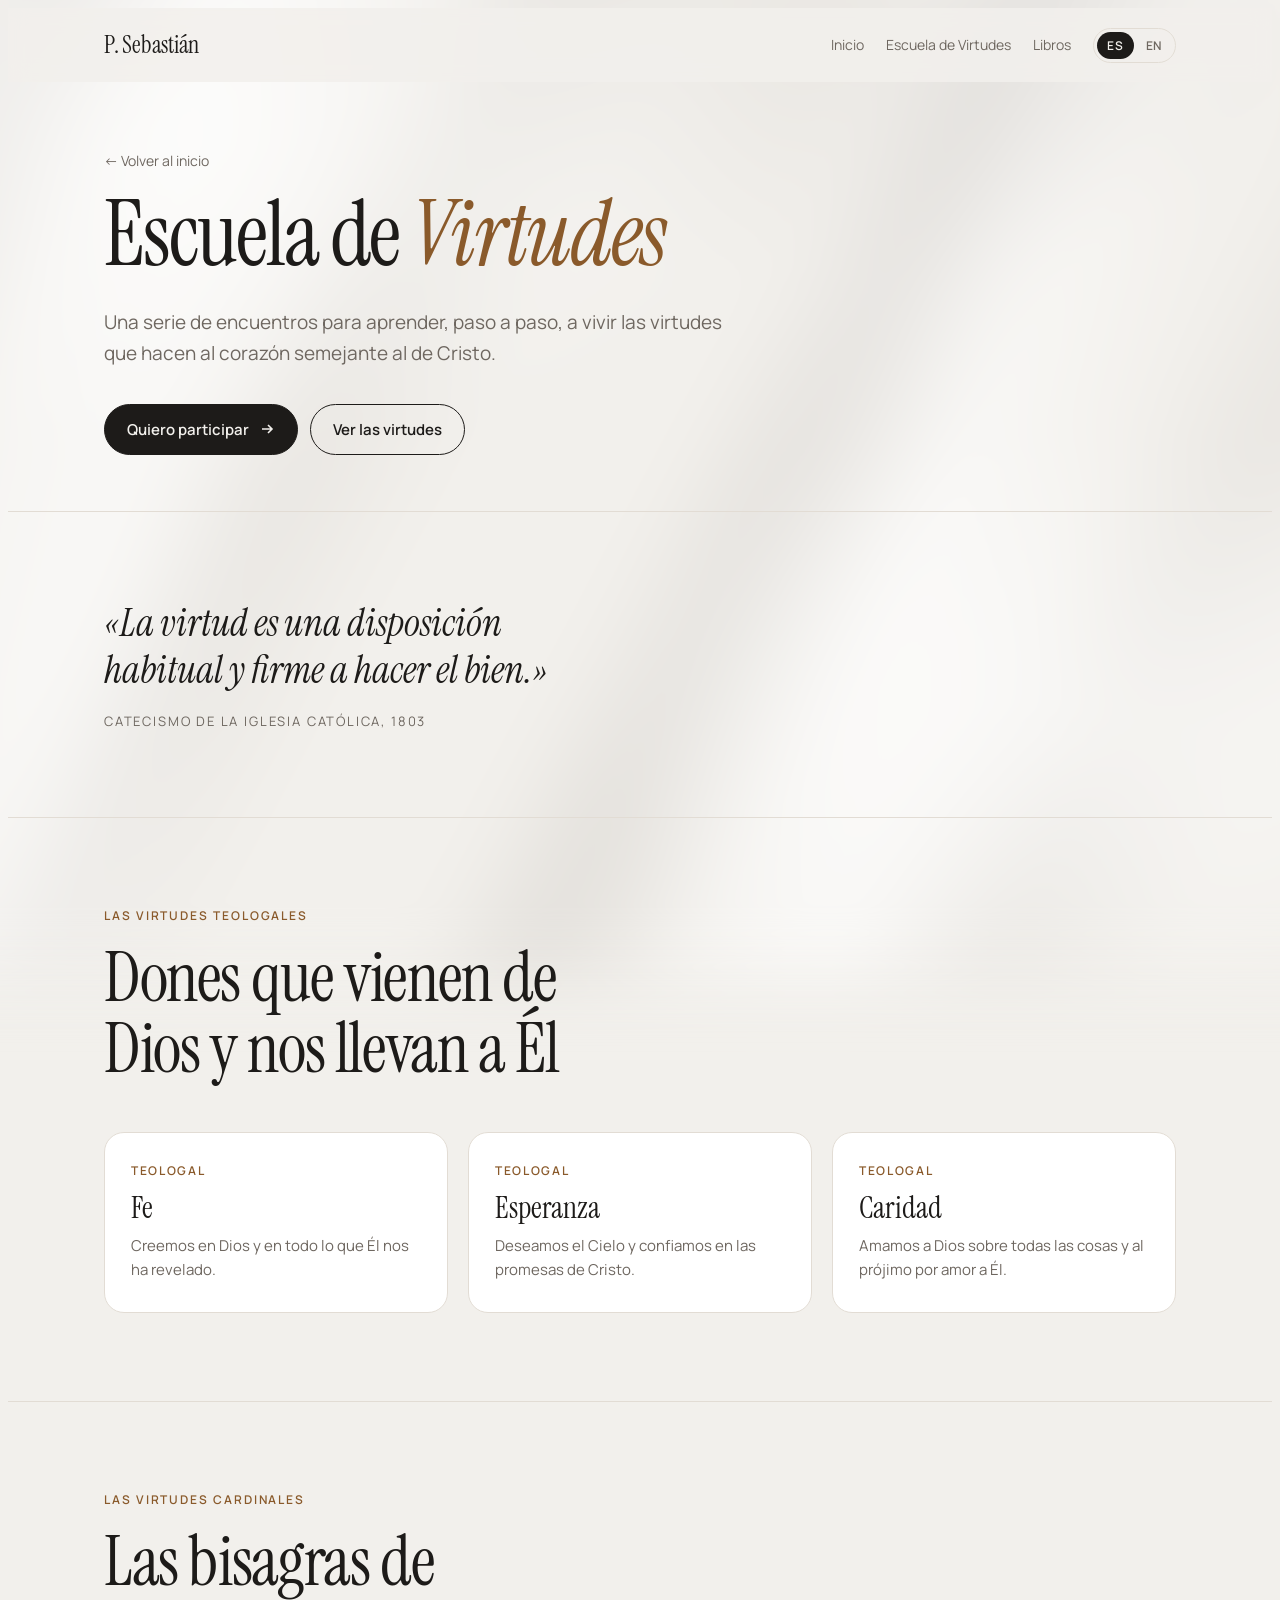
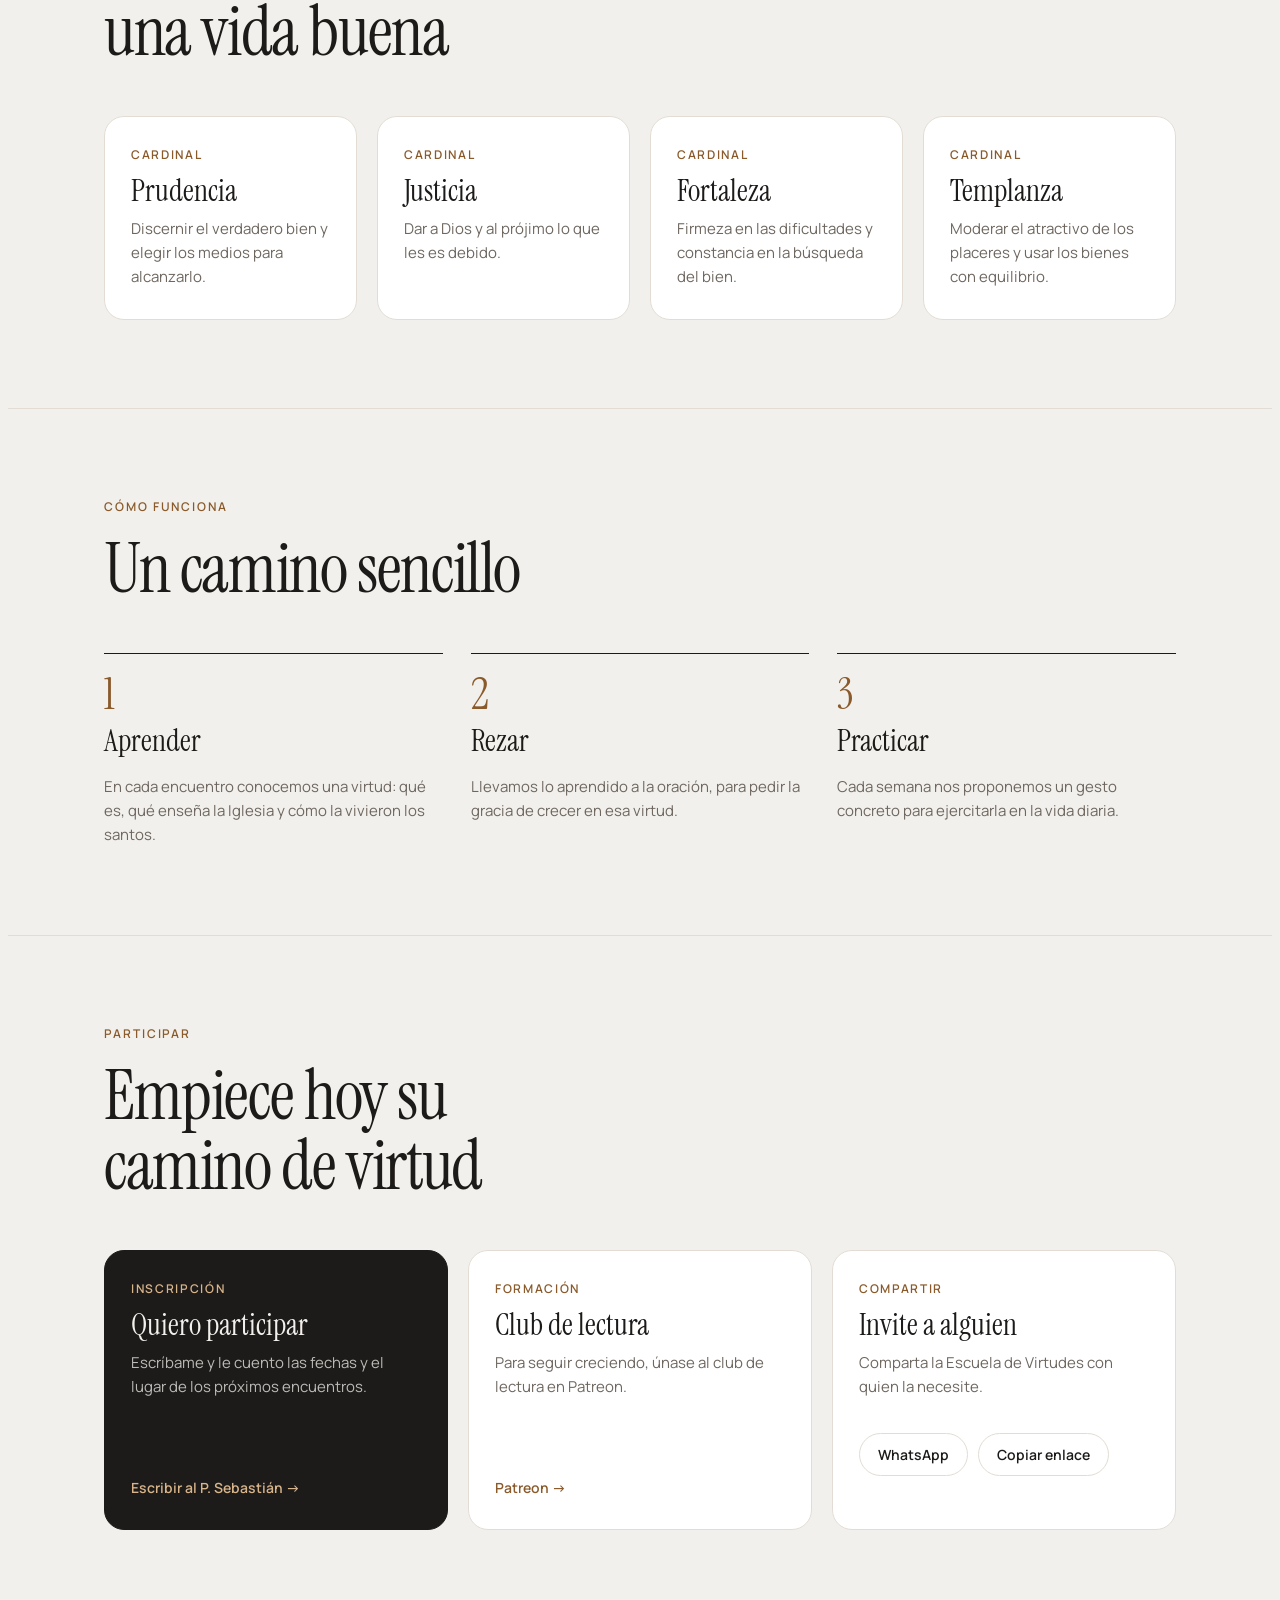
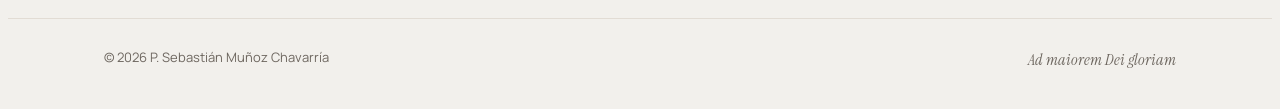
==== escuela-de-virtudes.html @ 6812b409 "Add files via upload" ====
<!doctype html>
<html lang="es">
<head>
<meta charset="utf-8">
<meta name="viewport" content="width=device-width, initial-scale=1">
<meta name="description" content="Escuela de Virtudes con el P. Sebastián: una serie de encuentros sobre la vida virtuosa.">
<title>Escuela de Virtudes</title>
<link rel="preconnect" href="https://fonts.googleapis.com">
<link rel="preconnect" href="https://fonts.gstatic.com" crossorigin>
<link rel="stylesheet" href="https://fonts.googleapis.com/css2?family=Instrument+Serif:ital@0;1&family=Manrope:wght@400;500;600&display=swap">
<link rel="stylesheet" href="style.css?v=8">
</head>
<body>
<div class="satin" aria-hidden="true"></div>
<nav>
  <div class="wrap">
    <a class="brand" href="index.html">P. Sebastián</a>
    <div class="navlinks">
      <a href="index.html" data-es="Inicio" data-en="Home">Inicio</a>
      <a href="escuela-de-virtudes.html" data-es="Escuela de Virtudes" data-en="School of Virtues">Escuela de Virtudes</a>
      <a href="libros.html" data-es="Libros" data-en="Books">Libros</a>
      <div class="lang" role="group" aria-label="Idioma / Language">
        <button type="button" id="lang-es" aria-pressed="true">ES</button>
        <button type="button" id="lang-en" aria-pressed="false">EN</button>
      </div>
    </div>
  </div>
</nav>

<header class="page-hero">
  <div class="wrap">
    <a class="back" href="index.html" data-es="← Volver al inicio" data-en="← Back home">← Volver al inicio</a>
    <h1 data-es="Escuela de <em>Virtudes</em>" data-en="School of <em>Virtues</em>">Escuela de <em>Virtudes</em></h1>
    <p data-es="Una serie de encuentros para aprender, paso a paso, a vivir las virtudes que hacen al corazón semejante al de Cristo." data-en="A series of sessions to learn, step by step, to live the virtues that make our hearts like the heart of Christ.">Una serie de encuentros para aprender, paso a paso, a vivir las virtudes que hacen al corazón semejante al de Cristo.</p>
    <div class="ctas">
      <a class="btn primary" href="#participar"><span data-es="Quiero participar" data-en="I want to join">Quiero participar</span><svg viewBox="0 0 16 16" fill="none" stroke="currentColor" stroke-width="1.6"><path d="M3 8h10M9 4l4 4-4 4"/></svg></a>
      <a class="btn" href="#virtudes"><span data-es="Ver las virtudes" data-en="See the virtues">Ver las virtudes</span></a>
    </div>
  </div>
</header>

<section class="block">
  <div class="wrap">
    <p class="cite"><span data-es="«La virtud es una disposición habitual y firme a hacer el bien.»" data-en="“Virtue is a habitual and firm disposition to do the good.”">«La virtud es una disposición habitual y firme a hacer el bien.»</span><small><span data-es="Catecismo de la Iglesia Católica, 1803" data-en="Catechism of the Catholic Church, 1803">Catecismo de la Iglesia Católica, 1803</span></small></p>
  </div>
</section>

<section class="block" id="virtudes">
  <div class="wrap">
    <p class="label" data-es="Las virtudes teologales" data-en="The theological virtues">Las virtudes teologales</p>
    <h2 data-es="Dones que vienen de Dios y nos llevan a Él" data-en="Gifts that come from God and lead us to Him">Dones que vienen de Dios y nos llevan a Él</h2>
    <div class="cards">
      <div class="vcard"><span class="tag" data-es="Teologal" data-en="Theological">Teologal</span><h3 data-es="Fe" data-en="Faith">Fe</h3><p data-es="Creemos en Dios y en todo lo que Él nos ha revelado." data-en="We believe in God and in all that He has revealed to us.">Creemos en Dios y en todo lo que Él nos ha revelado.</p></div>
      <div class="vcard"><span class="tag" data-es="Teologal" data-en="Theological">Teologal</span><h3 data-es="Esperanza" data-en="Hope">Esperanza</h3><p data-es="Deseamos el Cielo y confiamos en las promesas de Cristo." data-en="We long for Heaven and trust in the promises of Christ.">Deseamos el Cielo y confiamos en las promesas de Cristo.</p></div>
      <div class="vcard"><span class="tag" data-es="Teologal" data-en="Theological">Teologal</span><h3 data-es="Caridad" data-en="Charity">Caridad</h3><p data-es="Amamos a Dios sobre todas las cosas y al prójimo por amor a Él." data-en="We love God above all things and our neighbor for love of Him.">Amamos a Dios sobre todas las cosas y al prójimo por amor a Él.</p></div>
    </div>
  </div>
</section>

<section class="block">
  <div class="wrap">
    <p class="label" data-es="Las virtudes cardinales" data-en="The cardinal virtues">Las virtudes cardinales</p>
    <h2 data-es="Las bisagras de una vida buena" data-en="The hinges of a good life">Las bisagras de una vida buena</h2>
    <div class="cards" style="grid-template-columns:repeat(auto-fit,minmax(220px,1fr))">
      <div class="vcard"><span class="tag" data-es="Cardinal" data-en="Cardinal">Cardinal</span><h3 data-es="Prudencia" data-en="Prudence">Prudencia</h3><p data-es="Discernir el verdadero bien y elegir los medios para alcanzarlo." data-en="Discerning the true good and choosing the right means to reach it.">Discernir el verdadero bien y elegir los medios para alcanzarlo.</p></div>
      <div class="vcard"><span class="tag" data-es="Cardinal" data-en="Cardinal">Cardinal</span><h3 data-es="Justicia" data-en="Justice">Justicia</h3><p data-es="Dar a Dios y al prójimo lo que les es debido." data-en="Giving God and neighbor what is due to them.">Dar a Dios y al prójimo lo que les es debido.</p></div>
      <div class="vcard"><span class="tag" data-es="Cardinal" data-en="Cardinal">Cardinal</span><h3 data-es="Fortaleza" data-en="Fortitude">Fortaleza</h3><p data-es="Firmeza en las dificultades y constancia en la búsqueda del bien." data-en="Firmness in difficulties and constancy in pursuing the good.">Firmeza en las dificultades y constancia en la búsqueda del bien.</p></div>
      <div class="vcard"><span class="tag" data-es="Cardinal" data-en="Cardinal">Cardinal</span><h3 data-es="Templanza" data-en="Temperance">Templanza</h3><p data-es="Moderar el atractivo de los placeres y usar los bienes con equilibrio." data-en="Moderating the pull of pleasures and using created goods with balance.">Moderar el atractivo de los placeres y usar los bienes con equilibrio.</p></div>
    </div>
  </div>
</section>

<section class="block">
  <div class="wrap">
    <p class="label" data-es="Cómo funciona" data-en="How it works">Cómo funciona</p>
    <h2 data-es="Un camino sencillo" data-en="A simple path">Un camino sencillo</h2>
    <div class="steps">
      <div class="step"><b>1</b><h3 data-es="Aprender" data-en="Learn">Aprender</h3><p data-es="En cada encuentro conocemos una virtud: qué es, qué enseña la Iglesia y cómo la vivieron los santos." data-en="Each session explores one virtue: what it is, what the Church teaches and how the saints lived it.">En cada encuentro conocemos una virtud: qué es, qué enseña la Iglesia y cómo la vivieron los santos.</p></div>
      <div class="step"><b>2</b><h3 data-es="Rezar" data-en="Pray">Rezar</h3><p data-es="Llevamos lo aprendido a la oración, para pedir la gracia de crecer en esa virtud." data-en="We bring what we learn to prayer, asking for the grace to grow in that virtue.">Llevamos lo aprendido a la oración, para pedir la gracia de crecer en esa virtud.</p></div>
      <div class="step"><b>3</b><h3 data-es="Practicar" data-en="Practice">Practicar</h3><p data-es="Cada semana nos proponemos un gesto concreto para ejercitarla en la vida diaria." data-en="Each week we choose one concrete act to exercise it in daily life.">Cada semana nos proponemos un gesto concreto para ejercitarla en la vida diaria.</p></div>
    </div>
  </div>
</section>

<section class="block" id="participar">
  <div class="wrap">
    <p class="label" data-es="Participar" data-en="Join">Participar</p>
    <h2 data-es="Empiece hoy su camino de virtud" data-en="Begin your path of virtue today">Empiece hoy su camino de virtud</h2>
    <div class="cards">
      <div class="vcard dark"><span class="tag" data-es="Inscripción" data-en="Sign up">Inscripción</span><h3 data-es="Quiero participar" data-en="I want to join">Quiero participar</h3><p data-es="Escríbame y le cuento las fechas y el lugar de los próximos encuentros." data-en="Write to me and I will share the dates and place of the next sessions.">Escríbame y le cuento las fechas y el lugar de los próximos encuentros.</p><a class="more" style="color:#d8b48a" href="index.html#contacto"><span data-es="Escribir al P. Sebastián" data-en="Write to Fr. Sebastián">Escribir al P. Sebastián</span> →</a></div>
      <div class="vcard"><span class="tag" data-es="Formación" data-en="Formation">Formación</span><h3 data-es="Club de lectura" data-en="Book club">Club de lectura</h3><p data-es="Para seguir creciendo, únase al club de lectura en Patreon." data-en="To keep growing, join the book club on Patreon.">Para seguir creciendo, únase al club de lectura en Patreon.</p><a class="more" href="https://www.patreon.com/c/elpadrecito" target="_blank" rel="noopener">Patreon →</a></div>
      <div class="vcard"><span class="tag" data-es="Compartir" data-en="Share">Compartir</span><h3 data-es="Invite a alguien" data-en="Invite someone">Invite a alguien</h3><p data-es="Comparta la Escuela de Virtudes con quien la necesite." data-en="Share the School of Virtues with someone who needs it.">Comparta la Escuela de Virtudes con quien la necesite.</p>
        <div class="share"><a id="wa" href="#" target="_blank" rel="noopener">WhatsApp</a><button type="button" id="copylink"><span data-es="Copiar enlace" data-en="Copy link">Copiar enlace</span></button></div><span class="toast" id="toast" aria-live="polite"></span></div>
    </div>
  </div>
</section>

<footer>
  <div class="wrap">
    <span>© 2026 P. Sebastián Muñoz Chavarría</span>
    <i>Ad maiorem Dei gloriam</i>
  </div>
</footer>

<script src="common.js?v=8"></script>
<script>
(function(){
  const url=location.href.split('#')[0];
  document.getElementById('wa').href='https://wa.me/?text='+encodeURIComponent('Escuela de Virtudes · P. Sebastián '+url);
  const toast=document.getElementById('toast');
  document.getElementById('copylink').onclick=function(){
    const es=document.documentElement.lang==='es';
    navigator.clipboard.writeText(url).then(()=>{toast.textContent=es?'Enlace copiado':'Link copied'}).catch(()=>{toast.textContent=url});
  };
})();
</script>
</body>
</html>
---- style.css ----
/* Layout: single editorial column, oversized serif headlines, small uppercase section labels, one horizontal moving gallery */
:root{
  --bg:#f2f0ec; --vein:rgba(110,100,90,.11); --vein-soft:rgba(110,100,90,.065); --sheen:rgba(255,255,255,.55); --surface:#ffffff; --ink:#1d1b19; --muted:#6e6760; --line:#e2dcd4; --accent:#8a5a2b; --chip:#ece6de; --frame:#ffffff; --shadow:rgba(60,40,20,.18);
  --display:"Instrument Serif", "Iowan Old Style", Georgia, serif;
  --body:"Manrope", "Segoe UI", system-ui, sans-serif;
  --wrap:1120px;
  color-scheme:light;
}

*{box-sizing:border-box}
html{scroll-behavior:smooth;background:var(--bg)}
body{background:transparent;color:var(--ink);font-family:var(--body);font-size:17px;line-height:1.6;-webkit-font-smoothing:antialiased}
body::before{content:"";position:fixed;inset:0 0 auto;height:env(safe-area-inset-top,0px);z-index:10;background:var(--bg)}
a{color:inherit}
.wrap{max-width:var(--wrap);margin:0 auto;padding-left:max(24px, env(safe-area-inset-left,0px));padding-right:max(24px, env(safe-area-inset-right,0px))}

/* nav */
nav{position:sticky;top:0;z-index:5;background:color-mix(in srgb,var(--bg) 88%,transparent);backdrop-filter:blur(10px)}
nav .wrap{display:flex;align-items:center;justify-content:space-between;gap:16px;padding-block:18px}
.brand{font-family:var(--display);font-size:24px;text-decoration:none;letter-spacing:-.01em}
.navlinks{display:flex;align-items:center;gap:22px;font-size:14px}
.navlinks a{text-decoration:none;color:var(--muted)}
.navlinks a:hover{color:var(--ink)}
.lang{display:inline-flex;border:1px solid var(--line);border-radius:999px;padding:3px;gap:2px}
.lang button{font:600 12px var(--body);letter-spacing:.06em;border:0;background:transparent;color:var(--muted);padding:5px 10px;border-radius:999px;cursor:pointer}
.lang button[aria-pressed="true"]{background:var(--ink);color:var(--bg)}
.lang button:focus-visible,.btn:focus-visible,a:focus-visible{outline:2px solid var(--accent);outline-offset:3px}

/* hero */
.hero{position:relative;padding-block:72px 64px;overflow:hidden}
.hero h1{font-family:var(--display);font-weight:400;font-size:clamp(48px,8.2vw,112px);line-height:.98;letter-spacing:-.025em;margin:0;max-width:13ch;text-wrap:balance;position:relative;z-index:1}
.hero h1 em{font-style:italic;color:var(--accent)}
.hero p{max-width:46ch;margin:32px 0 0;font-size:19px;color:var(--muted);position:relative;z-index:1}
.ctas{display:flex;flex-wrap:wrap;gap:12px;margin-top:36px;position:relative;z-index:1}
.btn{display:inline-flex;align-items:center;gap:10px;font:600 15px var(--body);padding:14px 22px;border-radius:999px;text-decoration:none;border:1px solid var(--ink);transition:transform .2s ease}
.btn.primary{background:var(--ink);color:var(--bg)}
.btn:hover{transform:translateY(-2px)}
.btn svg{width:16px;height:16px}

/* sections */
section.block{padding-block:88px;border-top:1px solid var(--line)}
.label{font-size:12px;font-weight:600;letter-spacing:.16em;text-transform:uppercase;color:var(--accent);margin:0 0 18px}
h2{font-family:var(--display);font-weight:400;font-size:clamp(38px,5.4vw,72px);line-height:1.02;letter-spacing:-.02em;margin:0 0 48px;max-width:16ch;text-wrap:balance}
h3{font-family:var(--display);font-weight:400;font-size:30px;line-height:1.1;margin:0 0 10px}

/* gallery */
.gallery{overflow-x:auto;scrollbar-width:none;cursor:grab;padding-bottom:6px}
.gallery::-webkit-scrollbar{display:none}
.gallery.drag{cursor:grabbing}
.track{display:flex;gap:20px;width:max-content;padding-left:max(24px, calc((100vw - var(--wrap))/2 + 24px));padding-right:24px}
.work{width:min(340px,78vw);flex-shrink:0;background:var(--surface);border:1px solid var(--line);border-radius:20px;overflow:hidden;text-decoration:none;display:flex;flex-direction:column;user-select:none}
.work .art{aspect-ratio:4/3;display:grid;place-items:center;max-width:100%}
.work .art span{font-family:var(--display);font-size:46px;line-height:1;letter-spacing:-.02em;text-align:center;padding:0 20px}
.work .meta{padding:20px 22px 24px;display:flex;flex-direction:column;gap:6px}
.work .kind{font-size:12px;letter-spacing:.12em;text-transform:uppercase;color:var(--muted);font-weight:600}
.work .title{font-weight:600;font-size:18px}
.work .desc{font-size:15px;color:var(--muted);line-height:1.5}

/* crafts */
.crafts{display:grid;grid-template-columns:repeat(4,1fr);gap:20px}
.craft{display:flex;flex-direction:column;gap:14px;min-width:0}
.craft .ill{aspect-ratio:1;border-radius:20px;background:var(--chip);display:grid;place-items:center;max-width:100%}
.craft .ill.photo{position:relative;overflow:hidden}
.craft .ill.photo::after{content:"";position:absolute;inset:0;background:linear-gradient(transparent 45%,rgba(0,0,0,.62));pointer-events:none}
.craft .ill.photo .cap{position:absolute;left:18px;right:18px;bottom:14px;z-index:1;color:#fff;font-family:var(--display);font-size:30px;line-height:1.05}
.craft .ill.photo img{transition:transform .6s ease}
.craft:hover .ill.photo img{transform:scale(1.06)}
.craft.has-photo h3{position:absolute;width:1px;height:1px;overflow:hidden;clip:rect(0 0 0 0)}
.craft .ill img{width:100%;height:100%;object-fit:cover;display:block}
.craft .ill svg{width:52%;height:52%;stroke:var(--ink);fill:none;stroke-width:1.2}
.craft p{margin:0;color:var(--muted);font-size:15px}
.more{font-size:14px;font-weight:600;color:var(--accent);text-decoration:none;margin-top:auto}
.more:hover{text-decoration:underline}
.craft{height:100%}

/* about */
.about{display:grid;grid-template-columns:1.1fr 1fr;gap:64px;align-items:start}
.about .text{display:flex;flex-direction:column;gap:20px;font-size:18px;min-width:0}
.about .text p{margin:0;max-width:60ch}
.facts{display:grid;gap:0;border-top:1px solid var(--line);min-width:0}
.facts div{display:flex;justify-content:space-between;gap:20px;padding:16px 0;border-bottom:1px solid var(--line);font-size:15px}
.facts dt{color:var(--muted)}
.facts dd{margin:0;text-align:right;font-weight:500}
.quote{font-family:var(--display);font-style:italic;font-size:26px;line-height:1.25;color:var(--accent);margin:32px 0 0}

/* contact */
.contact{text-align:left}
.contact p{font-size:19px;color:var(--muted);max-width:44ch;margin:0 0 32px}
.mail{display:flex;flex-wrap:wrap;align-items:center;gap:12px}
.mail code{font:500 15px var(--body);background:var(--chip);padding:12px 16px;border-radius:999px;user-select:all}
.player{max-width:820px}
.player iframe{display:block;border:0;border-radius:16px}
.toast{font-size:13px;color:var(--accent);min-height:1em}

footer{border-top:1px solid var(--line)}
footer .wrap{display:flex;flex-wrap:wrap;justify-content:space-between;gap:12px;padding-block:28px;font-size:13px;color:var(--muted)}
footer i{font-family:var(--display);font-size:16px}


/* fondo satinado: vetas diagonales suaves */
.satin{position:fixed;inset:-80px;z-index:-1;pointer-events:none;background:var(--bg);filter:blur(30px)}
.satin::before,.satin::after{content:"";position:absolute;inset:0}
.satin::before{background:
  linear-gradient(118deg, transparent 0%, var(--vein) 9%, transparent 16%, transparent 27%, var(--vein-soft) 33%, transparent 41%, transparent 52%, var(--vein) 58%, transparent 66%, transparent 74%, var(--vein-soft) 81%, transparent 90%),
  linear-gradient(104deg, transparent 0%, var(--sheen) 20%, transparent 30%, transparent 55%, var(--sheen) 68%, transparent 80%)}
.satin::after{background:
  radial-gradient(60% 45% at 18% 20%, var(--sheen), transparent 70%),
  radial-gradient(50% 40% at 80% 75%, var(--sheen), transparent 70%),
  radial-gradient(45% 35% at 65% 10%, var(--vein-soft), transparent 70%)}

@media (max-width:900px){
  .crafts{grid-template-columns:repeat(2,1fr)}
  .about{grid-template-columns:1fr;gap:40px}
}
@media (max-width:560px){
  .navlinks a{display:none}
  .hero{padding-block:48px}
  section.block{padding-block:64px}
  .crafts{grid-template-columns:1fr 1fr;gap:14px}
  h3{font-size:24px}
}
@media (prefers-reduced-motion:reduce){html{scroll-behavior:auto}.btn,.craft .ill.photo img{transition:none}.craft:hover .ill.photo img{transform:none}}

/* ===== subpáginas ===== */
.back{font-size:14px;color:var(--muted);text-decoration:none}
.back:hover{color:var(--ink)}
.page-hero{padding-block:64px 56px}
.page-hero h1{font-family:var(--display);font-weight:400;font-size:clamp(46px,7vw,96px);line-height:1;letter-spacing:-.025em;margin:16px 0 0;max-width:14ch;text-wrap:balance}
.page-hero h1 em{font-style:italic;color:var(--accent)}
.page-hero p{max-width:52ch;margin:28px 0 0;font-size:19px;color:var(--muted)}
.cite{font-family:var(--display);font-style:italic;font-size:clamp(26px,3.4vw,38px);line-height:1.25;max-width:30ch;margin:0;text-wrap:balance}
.cite small{display:block;font-family:var(--body);font-style:normal;font-size:13px;letter-spacing:.14em;text-transform:uppercase;color:var(--muted);margin-top:18px}
.cards{display:grid;grid-template-columns:repeat(3,1fr);gap:20px}
.vcard{background:var(--surface);border:1px solid var(--line);border-radius:20px;padding:28px 26px 30px;display:flex;flex-direction:column;gap:10px;min-width:0}
.vcard .tag{font-size:12px;font-weight:600;letter-spacing:.14em;text-transform:uppercase;color:var(--accent)}
.vcard h3{margin:0}
.vcard p{margin:0;color:var(--muted);font-size:15px}
.vcard.dark{background:var(--ink);color:var(--bg);border-color:var(--ink)}
.vcard.dark p{color:color-mix(in srgb,var(--bg) 75%,transparent)}
.vcard.dark .tag{color:#d8b48a}
.steps{display:grid;grid-template-columns:repeat(3,1fr);gap:28px;counter-reset:s}
.step{display:flex;flex-direction:column;gap:8px;border-top:1px solid var(--ink);padding-top:18px}
.step b{font-family:var(--display);font-weight:400;font-size:44px;line-height:1;color:var(--accent)}
.step p{margin:0;color:var(--muted);font-size:15px}
.share{display:flex;flex-wrap:wrap;gap:10px;margin-top:24px}
.share a,.share button{font:600 14px var(--body);padding:11px 18px;border-radius:999px;border:1px solid var(--line);background:var(--surface);color:var(--ink);text-decoration:none;cursor:pointer}
.share a:hover,.share button:hover{border-color:var(--ink)}
/* libros */
.books{display:grid;grid-template-columns:repeat(auto-fill,minmax(220px,1fr));gap:36px 28px}
.book{display:flex;flex-direction:column;gap:12px;min-width:0}
.cover{aspect-ratio:2/3;border-radius:6px 12px 12px 6px;padding:22px 18px;display:flex;flex-direction:column;justify-content:space-between;box-shadow:inset 6px 0 0 rgba(0,0,0,.12),0 18px 34px -20px rgba(40,25,10,.45);transition:transform .35s ease}
.book:hover .cover{transform:translateY(-6px) rotate(-1deg)}
.cover .ct{font-family:var(--display);font-size:28px;line-height:1.05;text-wrap:balance}
.cover .ca{font-size:11px;font-weight:600;letter-spacing:.16em;text-transform:uppercase;opacity:.8}
.book h3{font-size:24px;margin:0}
.book .au{font-size:13px;font-weight:600;letter-spacing:.08em;text-transform:uppercase;color:var(--muted)}
.book p{margin:0;font-size:15px;color:var(--muted)}
.filters{display:flex;flex-wrap:wrap;gap:8px;margin:-24px 0 40px}
.filters button{font:600 13px var(--body);padding:8px 14px;border-radius:999px;border:1px solid var(--line);background:transparent;color:var(--muted);cursor:pointer}
.filters button[aria-pressed="true"]{background:var(--ink);color:var(--bg);border-color:var(--ink)}
@media (max-width:900px){.cards,.steps{grid-template-columns:1fr 1fr}}
@media (max-width:560px){.cards,.steps{grid-template-columns:1fr}.page-hero{padding-block:44px}}
@media (prefers-reduced-motion:reduce){.cover{transition:none}.book:hover .cover{transform:none}}

/* saludo: línea inferior */
.hero h1 .tagline{display:block;font-style:italic;font-size:.42em;line-height:1.1;letter-spacing:-.01em;color:var(--muted);margin-top:.45em}
/* rayos de luz en la portada */
.hero::before{content:"";position:absolute;inset:-20% -10% -10% 20%;pointer-events:none;z-index:0;
  background:conic-gradient(from 160deg at 85% -20%,transparent 0deg,rgba(255,255,255,.8) 6deg,transparent 12deg,transparent 18deg,rgba(255,255,255,.65) 22deg,transparent 28deg,transparent 36deg,rgba(255,255,255,.75) 41deg,transparent 47deg);
  filter:blur(10px)}
.work .art.photo-art{overflow:hidden}
.work .art.photo-art img{width:100%;height:100%;object-fit:cover;display:block}
.cover.has-img{padding:0;overflow:hidden;background:var(--chip)}
.cover.has-img img{width:100%;height:100%;object-fit:cover;display:block}
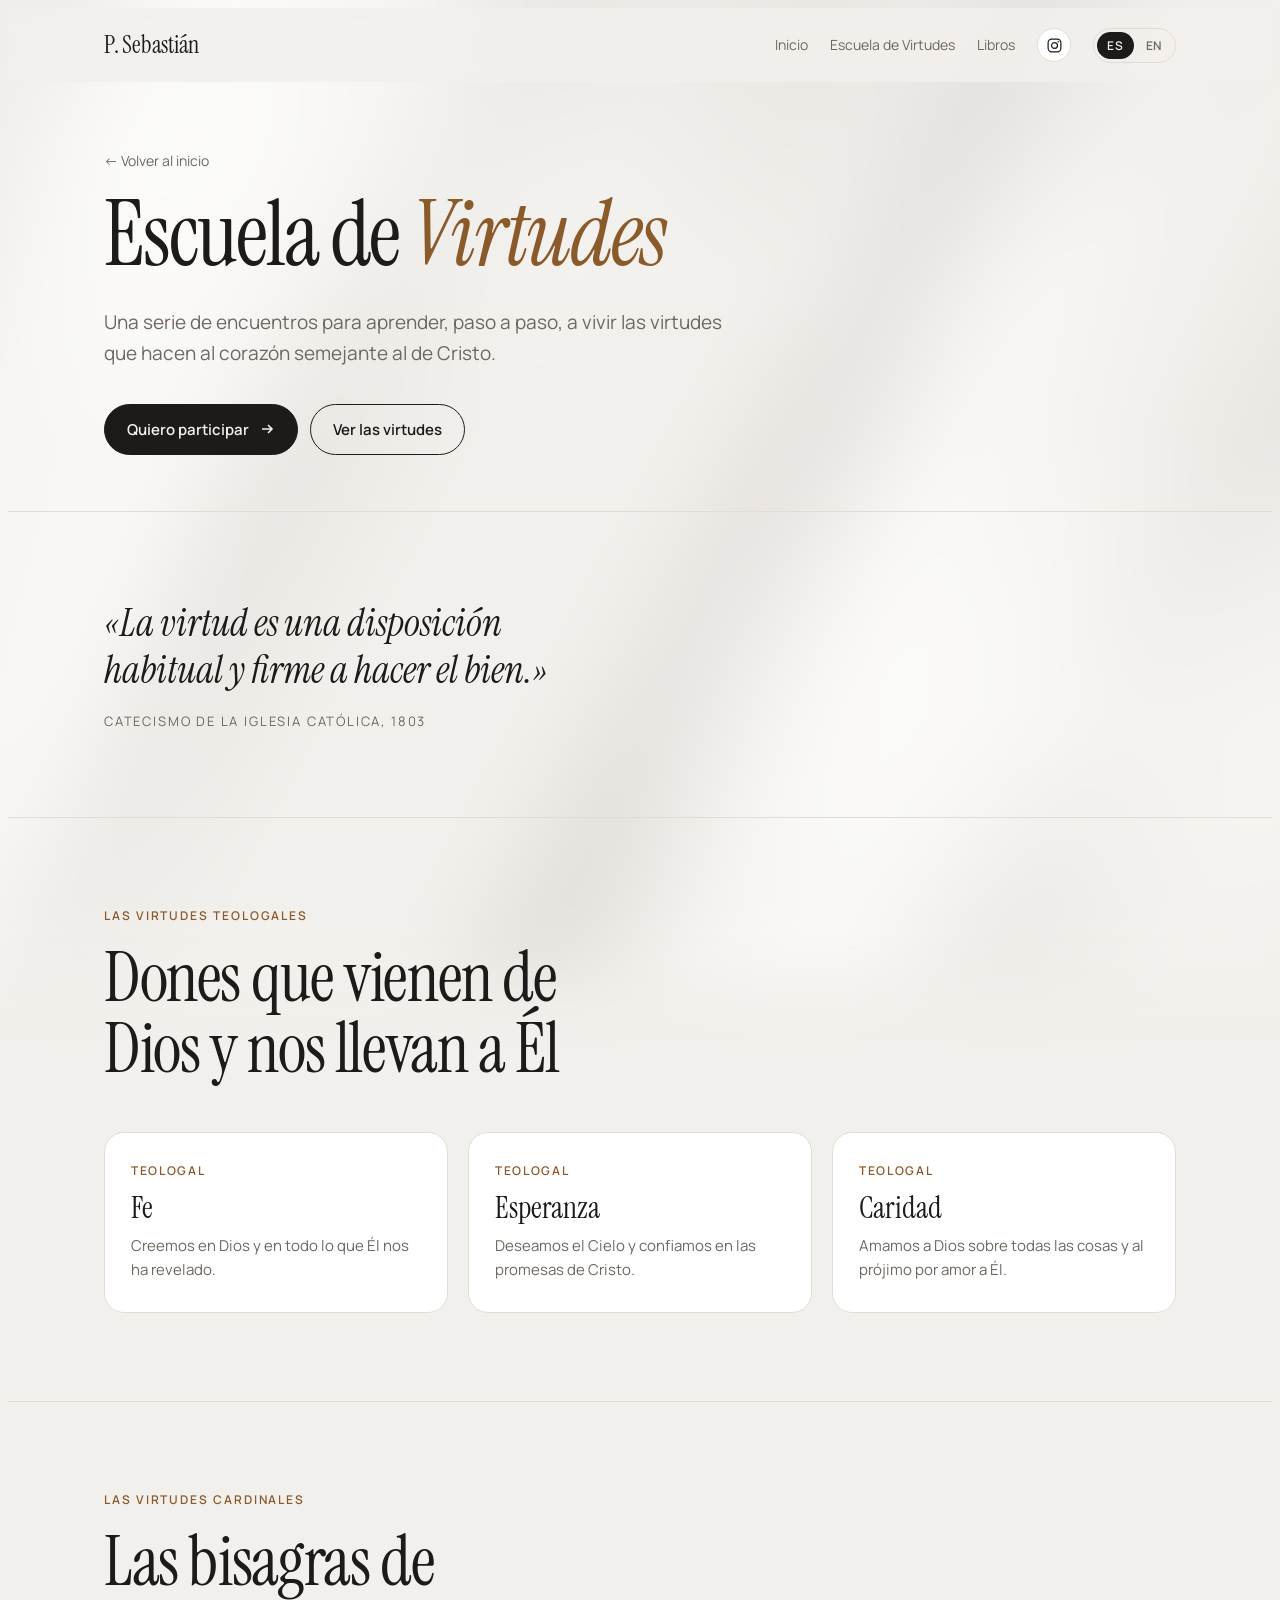
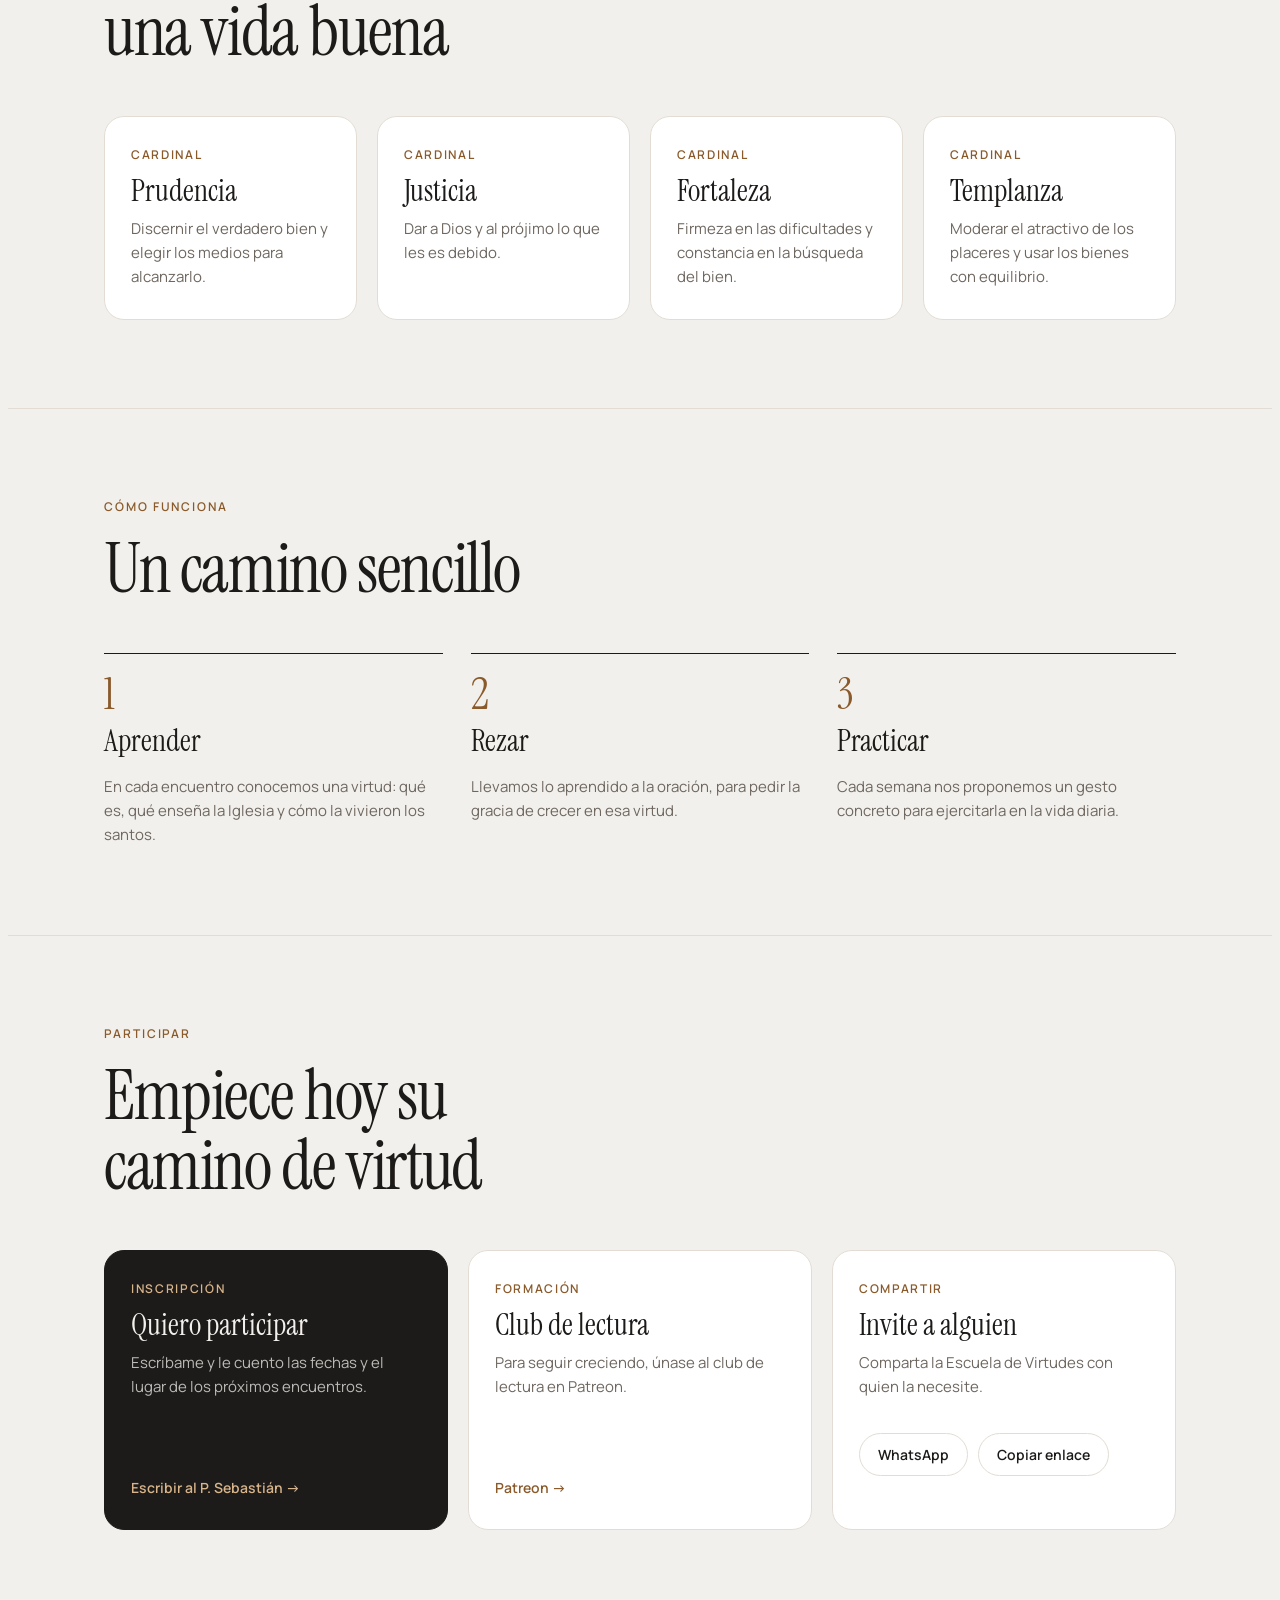
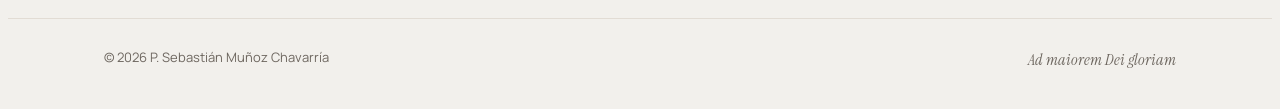
==== commit 28fe3028: "Add files via upload" ====
--- a/escuela-de-virtudes.html
+++ b/escuela-de-virtudes.html
@@ -5,10 +5,13 @@
 <meta name="viewport" content="width=device-width, initial-scale=1">
 <meta name="description" content="Escuela de Virtudes con el P. Sebastián: una serie de encuentros sobre la vida virtuosa.">
 <title>Escuela de Virtudes</title>
+<link rel="icon" href="favicon.svg" type="image/svg+xml">
+<link rel="icon" href="favicon-32.png" sizes="32x32" type="image/png">
+<link rel="apple-touch-icon" href="apple-touch-icon.png">
 <link rel="preconnect" href="https://fonts.googleapis.com">
 <link rel="preconnect" href="https://fonts.gstatic.com" crossorigin>
 <link rel="stylesheet" href="https://fonts.googleapis.com/css2?family=Instrument+Serif:ital@0;1&family=Manrope:wght@400;500;600&display=swap">
-<link rel="stylesheet" href="style.css?v=8">
+<link rel="stylesheet" href="style.css?v=10">
 </head>
 <body>
 <div class="satin" aria-hidden="true"></div>
@@ -19,6 +22,7 @@
       <a href="index.html" data-es="Inicio" data-en="Home">Inicio</a>
       <a href="escuela-de-virtudes.html" data-es="Escuela de Virtudes" data-en="School of Virtues">Escuela de Virtudes</a>
       <a href="libros.html" data-es="Libros" data-en="Books">Libros</a>
+      <a class="ig" href="https://www.instagram.com/elpadrecito.co/" target="_blank" rel="noopener" aria-label="Instagram @elpadrecito.co" title="@elpadrecito.co"><svg viewBox="0 0 24 24" width="17" height="17" fill="none" stroke="currentColor" stroke-width="1.7" aria-hidden="true"><rect x="3" y="3" width="18" height="18" rx="5"/><circle cx="12" cy="12" r="4.2"/><circle cx="17.4" cy="6.6" r="1.1" fill="currentColor" stroke="none"/></svg></a>
       <div class="lang" role="group" aria-label="Idioma / Language">
         <button type="button" id="lang-es" aria-pressed="true">ES</button>
         <button type="button" id="lang-en" aria-pressed="false">EN</button>
--- a/style.css
+++ b/style.css
@@ -172,3 +172,16 @@
 .work .art.photo-art img{width:100%;height:100%;object-fit:cover;display:block}
 .cover.has-img{padding:0;overflow:hidden;background:var(--chip)}
 .cover.has-img img{width:100%;height:100%;object-fit:cover;display:block}
+/* retrato con texto girando */
+.hero-grid{display:grid;grid-template-columns:1fr auto;align-items:center;gap:48px;position:relative;z-index:1}
+.hero-text{min-width:0}
+.portrait{position:relative;width:clamp(220px,26vw,320px);aspect-ratio:1;max-width:100%}
+.portrait img{position:absolute;inset:16%;width:68%;height:68%;object-fit:cover;border-radius:50%;box-shadow:0 0 0 6px var(--bg),0 0 0 7px #c9a77c,0 24px 50px -24px rgba(40,25,10,.45)}
+.portrait .ring-text{position:absolute;inset:0;width:100%;height:100%;animation:ringspin 28s linear infinite;font:600 11px var(--body);letter-spacing:.5px;fill:var(--accent);overflow:visible}
+@keyframes ringspin{to{transform:rotate(360deg)}}
+@media (max-width:820px){.hero-grid{grid-template-columns:1fr;gap:28px}.portrait{order:-1;width:200px}}
+@media (prefers-reduced-motion:reduce){.portrait .ring-text{animation:none}}
+
+/* instagram en el menú */
+.navlinks a.ig{display:inline-grid;place-items:center;width:34px;height:34px;border:1px solid var(--line);border-radius:50%;color:var(--ink);background:var(--surface);transition:transform .2s ease,border-color .2s ease}
+.navlinks a.ig:hover{border-color:var(--ink);transform:translateY(-1px)}
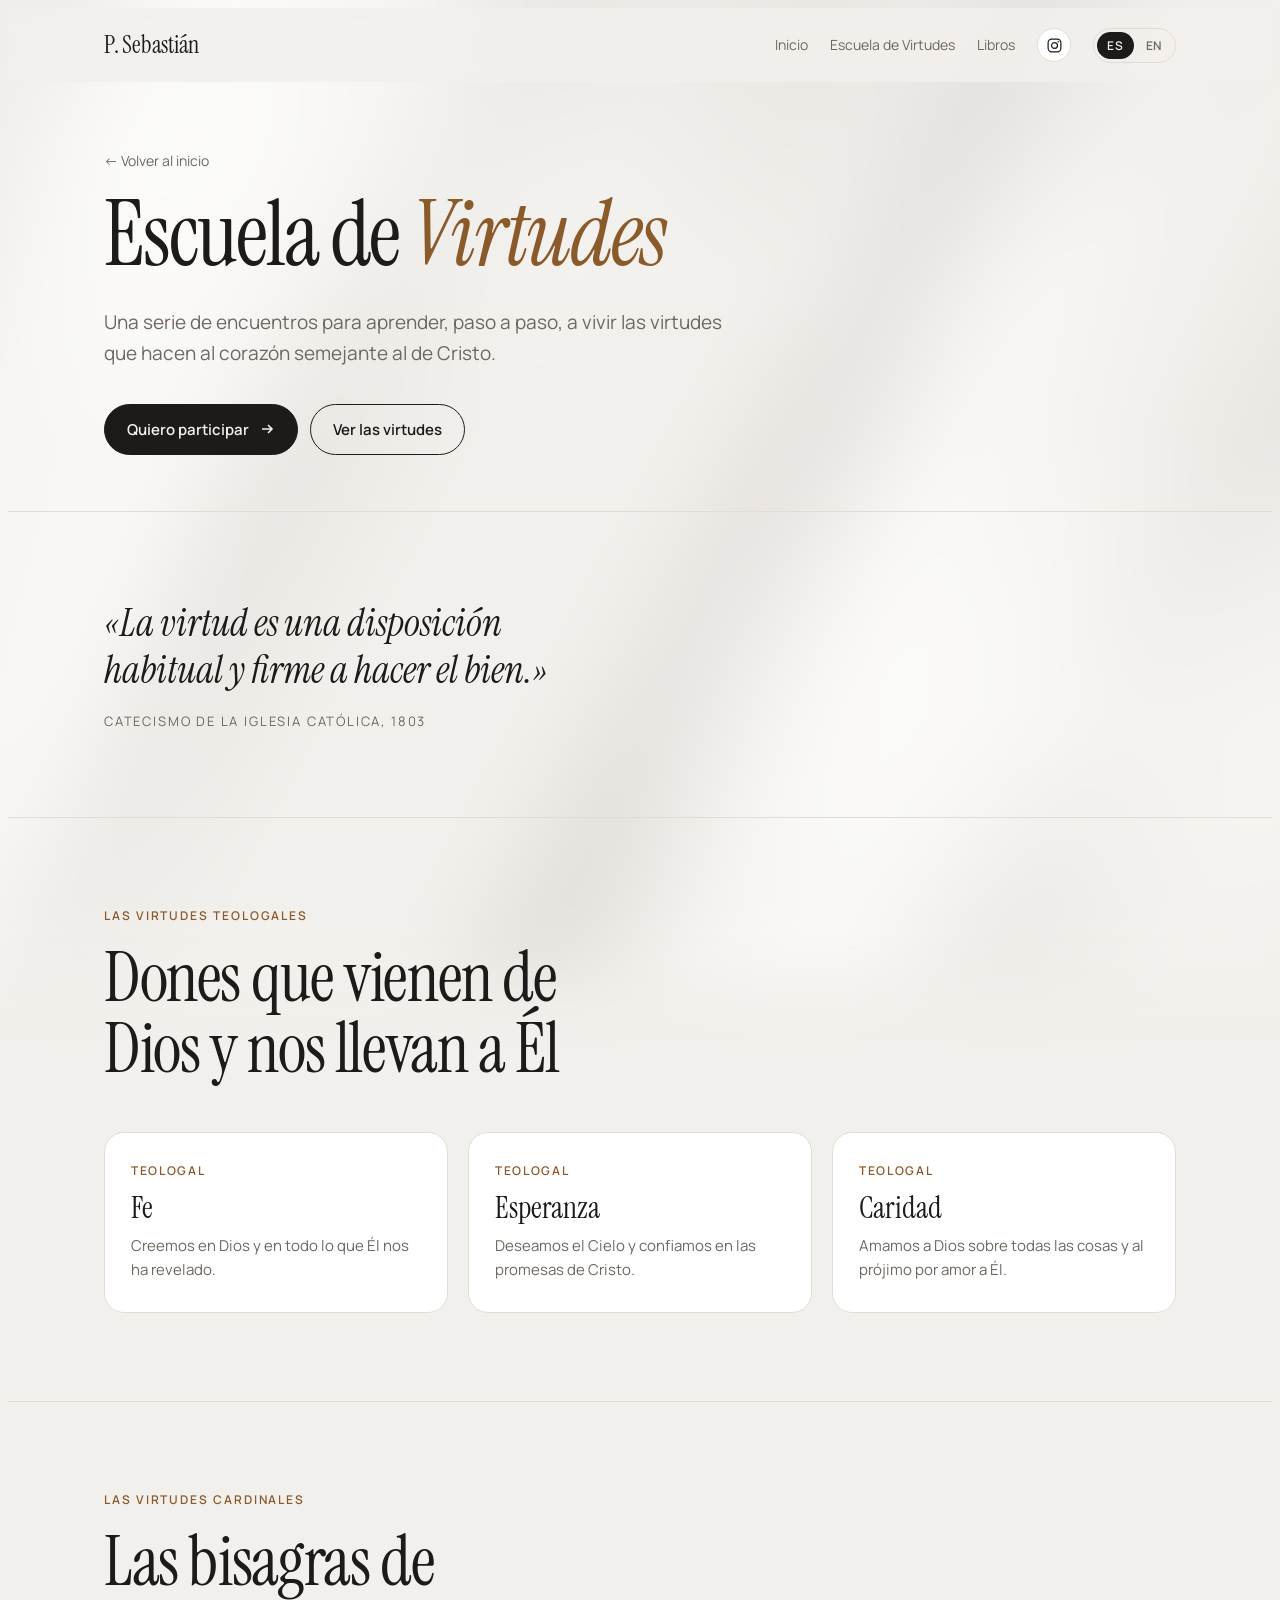
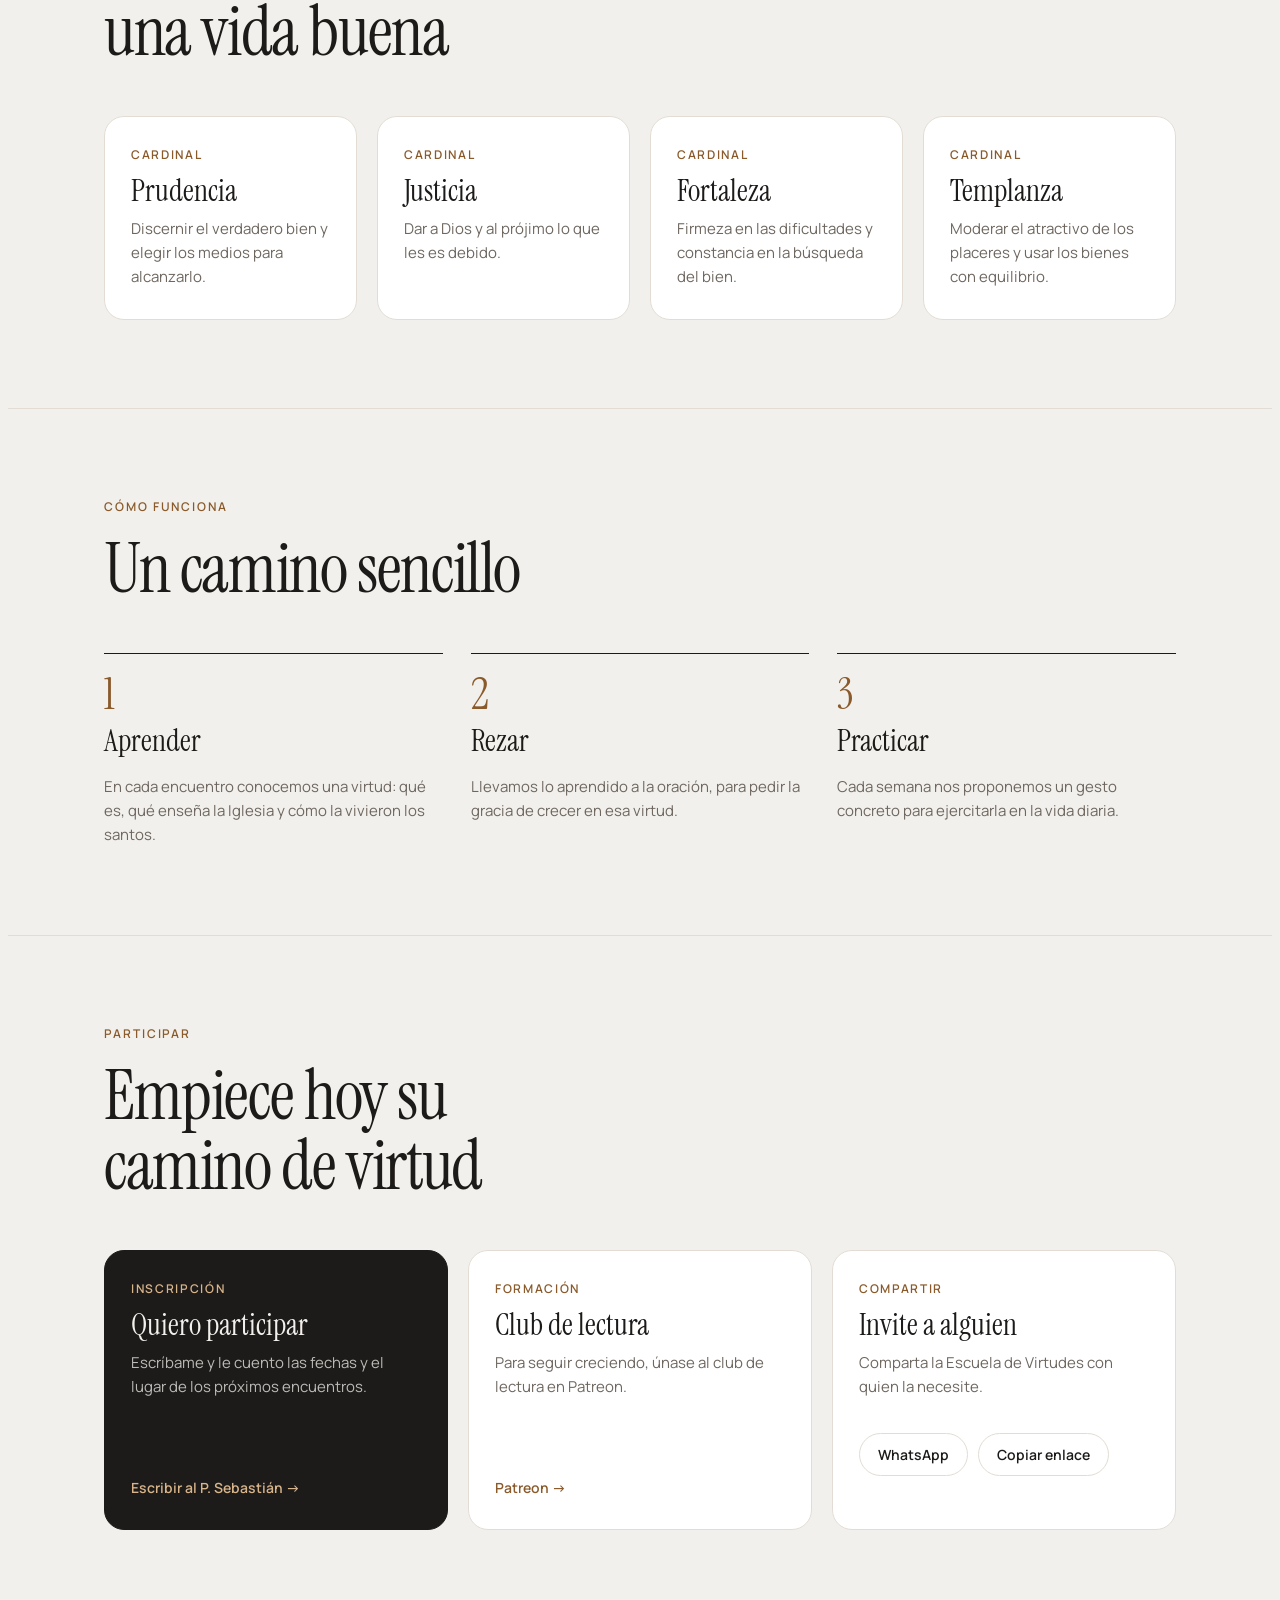
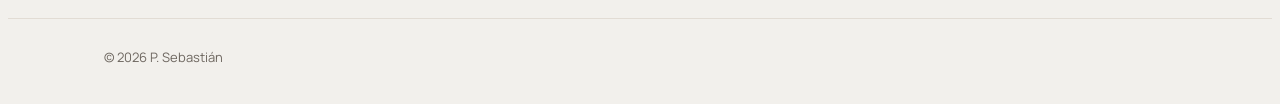
==== commit e281a966: "Add files via upload" ====
--- a/escuela-de-virtudes.html
+++ b/escuela-de-virtudes.html
@@ -101,8 +101,7 @@
 
 <footer>
   <div class="wrap">
-    <span>© 2026 P. Sebastián Muñoz Chavarría</span>
-    <i>Ad maiorem Dei gloriam</i>
+    <span>© 2026 P. Sebastián</span>
   </div>
 </footer>
 
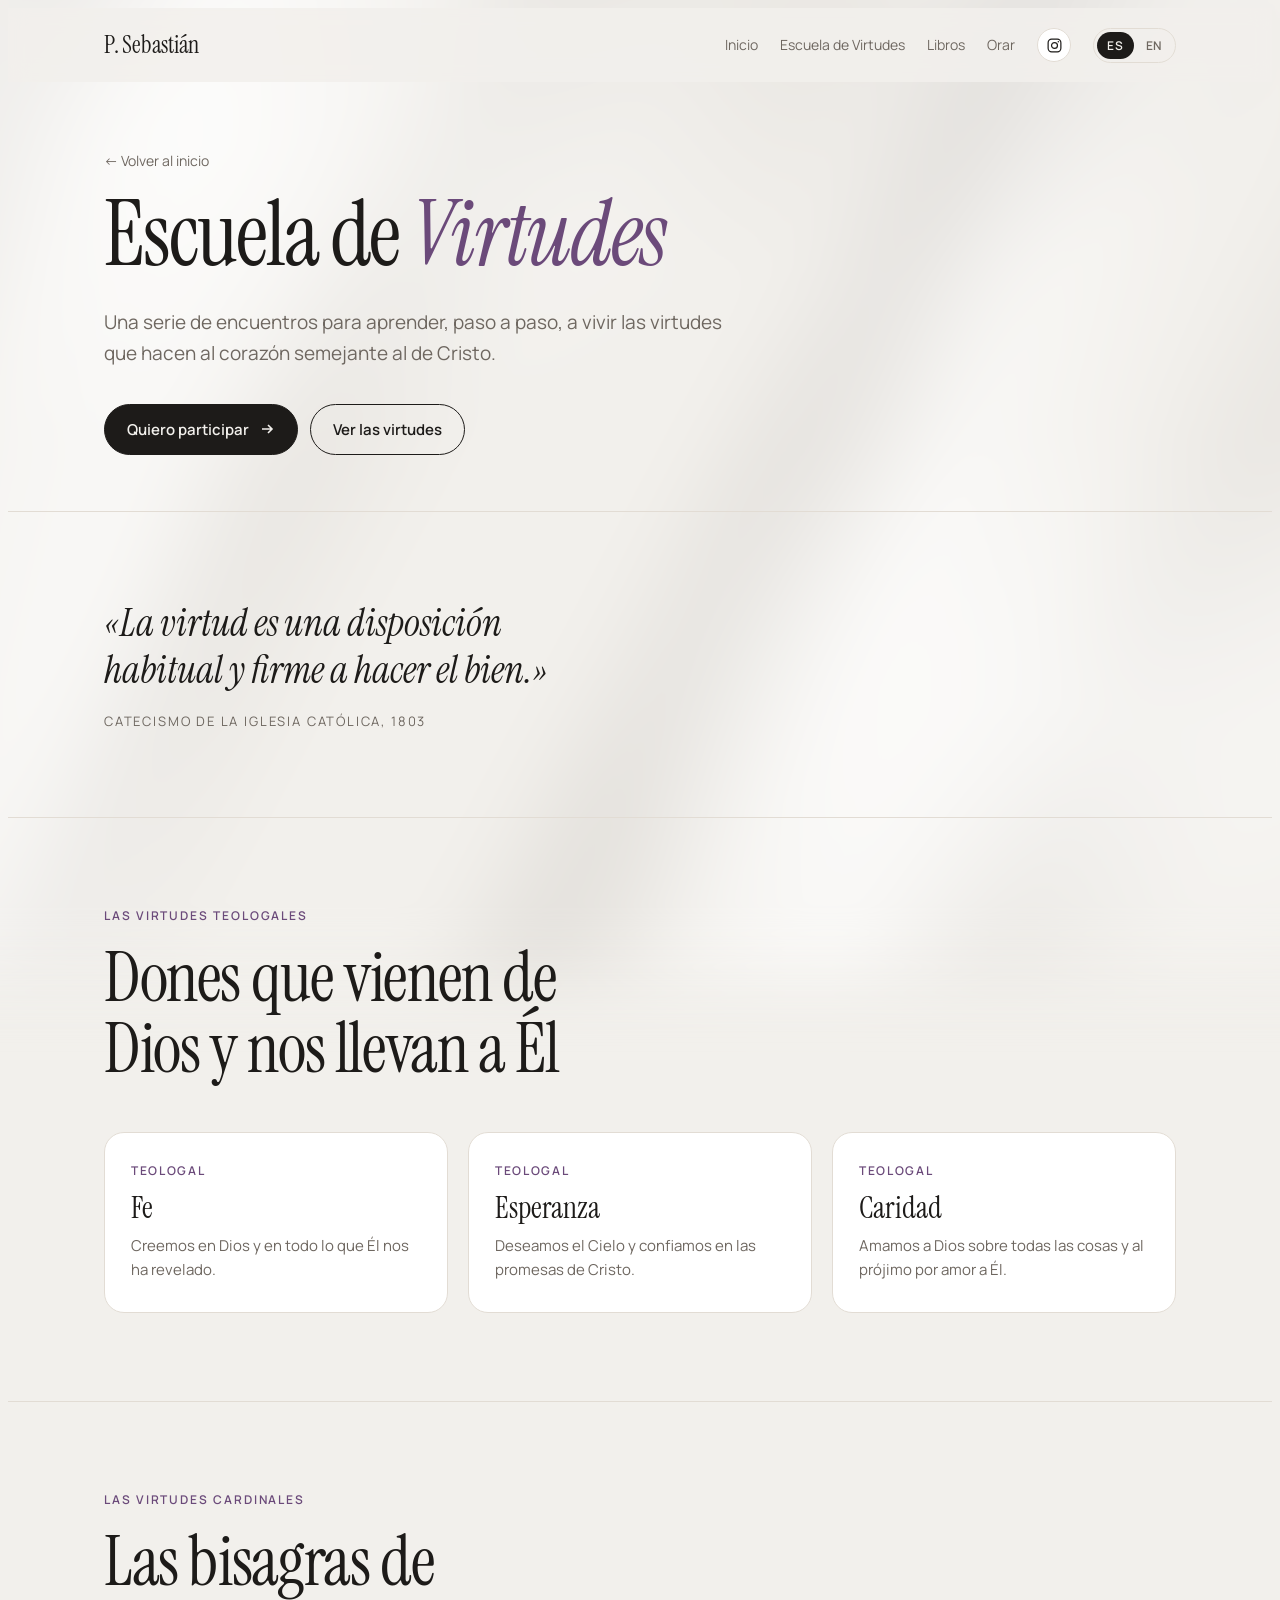
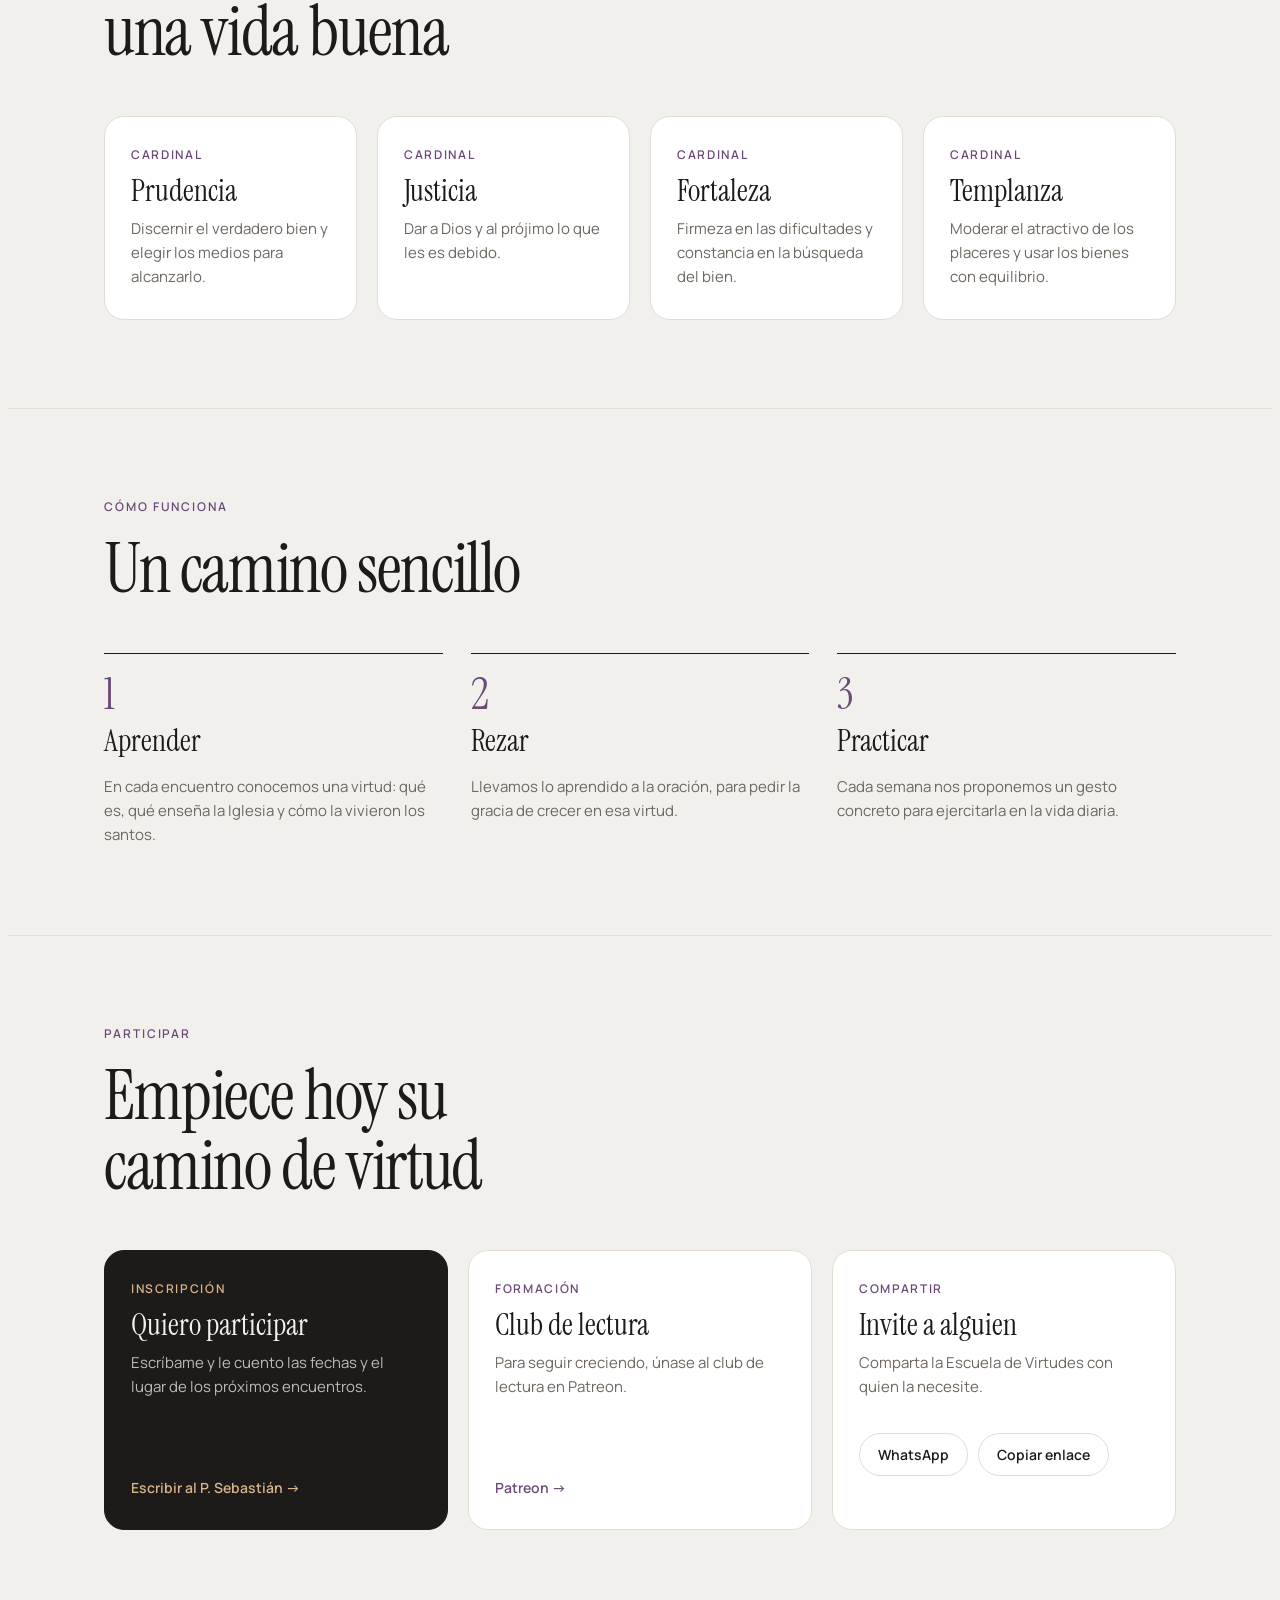
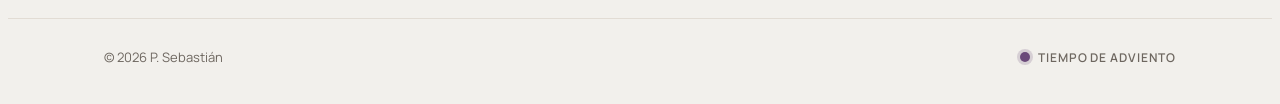
==== commit 457eebe2: "Add files via upload" ====
--- a/escuela-de-virtudes.html
+++ b/escuela-de-virtudes.html
@@ -3,7 +3,21 @@
 <head>
 <meta charset="utf-8">
 <meta name="viewport" content="width=device-width, initial-scale=1">
-<meta name="description" content="Escuela de Virtudes con el P. Sebastián: una serie de encuentros sobre la vida virtuosa.">
+<meta name="description" content="Encuentros con el P. Sebastián para aprender, paso a paso, a vivir las virtudes teologales y cardinales.">
+<link rel="canonical" href="https://www.el-padrecito.com/escuela-de-virtudes.html">
+<meta property="og:type" content="website">
+<meta property="og:site_name" content="El Padrecito">
+<meta property="og:locale" content="es_ES">
+<meta property="og:title" content="Escuela de Virtudes · P. Sebastián">
+<meta property="og:description" content="Encuentros con el P. Sebastián para aprender, paso a paso, a vivir las virtudes teologales y cardinales.">
+<meta property="og:url" content="https://www.el-padrecito.com/escuela-de-virtudes.html">
+<meta property="og:image" content="https://www.el-padrecito.com/og.jpg">
+<meta property="og:image:width" content="1200">
+<meta property="og:image:height" content="630">
+<meta name="twitter:card" content="summary_large_image">
+<meta name="twitter:title" content="Escuela de Virtudes · P. Sebastián">
+<meta name="twitter:description" content="Encuentros con el P. Sebastián para aprender, paso a paso, a vivir las virtudes teologales y cardinales.">
+<meta name="twitter:image" content="https://www.el-padrecito.com/og.jpg">
 <title>Escuela de Virtudes</title>
 <link rel="icon" href="favicon.svg" type="image/svg+xml">
 <link rel="icon" href="favicon-32.png" sizes="32x32" type="image/png">
@@ -11,7 +25,8 @@
 <link rel="preconnect" href="https://fonts.googleapis.com">
 <link rel="preconnect" href="https://fonts.gstatic.com" crossorigin>
 <link rel="stylesheet" href="https://fonts.googleapis.com/css2?family=Instrument+Serif:ital@0;1&family=Manrope:wght@400;500;600&display=swap">
-<link rel="stylesheet" href="style.css?v=10">
+<script src="liturgia.js?v=1"></script>
+<link rel="stylesheet" href="style.css?v=15">
 </head>
 <body>
 <div class="satin" aria-hidden="true"></div>
@@ -22,6 +37,7 @@
       <a href="index.html" data-es="Inicio" data-en="Home">Inicio</a>
       <a href="escuela-de-virtudes.html" data-es="Escuela de Virtudes" data-en="School of Virtues">Escuela de Virtudes</a>
       <a href="libros.html" data-es="Libros" data-en="Books">Libros</a>
+      <a href="orar.html" data-es="Orar" data-en="Pray">Orar</a>
       <a class="ig" href="https://www.instagram.com/elpadrecito.co/" target="_blank" rel="noopener" aria-label="Instagram @elpadrecito.co" title="@elpadrecito.co"><svg viewBox="0 0 24 24" width="17" height="17" fill="none" stroke="currentColor" stroke-width="1.7" aria-hidden="true"><rect x="3" y="3" width="18" height="18" rx="5"/><circle cx="12" cy="12" r="4.2"/><circle cx="17.4" cy="6.6" r="1.1" fill="currentColor" stroke="none"/></svg></a>
       <div class="lang" role="group" aria-label="Idioma / Language">
         <button type="button" id="lang-es" aria-pressed="true">ES</button>
@@ -117,5 +133,6 @@
   };
 })();
 </script>
+<script src="anim.js?v=1" defer></script>
 </body>
 </html>
--- a/style.css
+++ b/style.css
@@ -185,3 +185,84 @@
 /* instagram en el menú */
 .navlinks a.ig{display:inline-grid;place-items:center;width:34px;height:34px;border:1px solid var(--line);border-radius:50%;color:var(--ink);background:var(--surface);transition:transform .2s ease,border-color .2s ease}
 .navlinks a.ig:hover{border-color:var(--ink);transform:translateY(-1px)}
+
+/* santo del día */
+.sd-pill{display:flex;align-items:flex-start;gap:14px;margin-top:28px;background:var(--surface);border:1px solid var(--line);border-radius:22px;padding:10px 20px 12px 10px;max-width:560px;box-shadow:0 14px 30px -24px rgba(40,25,10,.35)}
+.sd-pill .d{width:40px;height:40px;flex-shrink:0;border-radius:50%;background:var(--ink);color:var(--bg);display:grid;place-items:center;font-family:var(--display);font-size:19px}
+.sd-pill .t{display:flex;flex-direction:column;gap:4px;min-width:0;padding-top:2px}
+.sd-pill .n{font-size:14px;color:var(--muted)}
+.sd-pill .n b{color:var(--ink);font-weight:600}
+.sd-pill i{font-family:var(--display);font-size:18px;line-height:1.3;color:var(--ink)}
+.sd-pill i:empty,.sd-pill small:empty{display:none}
+.sd-pill small{font-size:12px;letter-spacing:.04em;color:var(--accent);font-weight:600}
+.sd-pill{width:fit-content}
+.sd-pill:has(i:empty){align-items:center;border-radius:999px;padding:6px 22px 6px 6px}
+.sd-pill:has(i:empty) .t{padding-top:0}
+
+/* animaciones al bajar */
+.anim-on .rv{opacity:0;transform:translateY(22px);transition:opacity .8s cubic-bezier(.2,.7,.2,1),transform .8s cubic-bezier(.2,.7,.2,1)}
+.anim-on .rv.in{opacity:1;transform:none}
+.hero h1,.hero p,.hero .ctas,.portrait{animation:heroIn 1s cubic-bezier(.2,.7,.2,1) both}
+.hero p{animation-delay:.12s}.hero .ctas{animation-delay:.22s}.portrait{animation-delay:.3s}
+@keyframes heroIn{from{opacity:0;transform:translateY(18px)}to{opacity:1;transform:none}}
+@media (prefers-reduced-motion:reduce){.hero h1,.hero p,.hero .ctas,.portrait{animation:none}}
+
+/* transición suave entre secciones al bajar */
+.flow-on .flow{will-change:transform,opacity;transform-origin:50% 0}
+@media (prefers-reduced-motion:reduce){.flow-on .flow{transform:none!important;opacity:1!important}}
+.sd-pill[hidden]{display:none!important}
+
+/* ===== Rezar ===== */
+.jump{display:flex;flex-wrap:wrap;gap:10px;margin-top:30px}
+.jump a{font-size:14px;font-weight:600;text-decoration:none;border:1px solid var(--line);background:var(--surface);border-radius:999px;padding:9px 16px}
+.jump a:hover{border-color:var(--ink)}
+.pv-card{background:var(--surface);border:1px solid var(--line);border-radius:24px;padding:44px 40px;min-height:240px;display:flex;flex-direction:column;justify-content:center;max-width:860px;box-shadow:0 30px 60px -45px rgba(40,25,10,.4)}
+.pv-hint{margin:0;color:var(--muted);font-size:16px}
+.pv-q{margin:0;font-family:var(--display);font-style:italic;font-size:clamp(30px,4vw,48px);line-height:1.15;text-wrap:balance}
+.pv-q:empty,.pv-r:empty{display:none}
+.pv-r{display:block;margin-top:16px;font-style:normal;font-size:13px;font-weight:600;letter-spacing:.12em;text-transform:uppercase;color:var(--accent)}
+.pv.shown .pv-hint{display:none}
+.pv.shown .pv-q,.pv.shown .pv-r{animation:pvIn .9s cubic-bezier(.2,.7,.2,1) both}
+.pv.shown .pv-r{animation-delay:.15s}
+@keyframes pvIn{from{opacity:0;transform:translateY(12px);filter:blur(4px)}to{opacity:1;transform:none;filter:none}}
+.pv .ctas{align-items:center}
+.r-sets{display:flex;flex-wrap:wrap;gap:8px;margin:-20px 0 28px}
+.r-sets button{font:600 13px var(--body);padding:9px 16px;border-radius:999px;border:1px solid var(--line);background:transparent;color:var(--muted);cursor:pointer}
+.r-sets button[aria-pressed="true"]{background:var(--ink);color:var(--bg);border-color:var(--ink)}
+.rosario{display:grid;grid-template-columns:minmax(260px,380px) 1fr;gap:48px;align-items:center;background:var(--surface);border:1px solid var(--line);border-radius:28px;padding:36px;outline:none}
+#beads{width:100%;height:auto}
+#beads .cord{fill:none;stroke:var(--line);stroke-width:1.5}
+#beads .cross path{stroke:var(--accent);stroke-width:3;fill:none;stroke-linecap:round}
+#beads .bd{fill:#fff;stroke:#b9b0a5;stroke-width:1.3;transition:all .35s ease}
+#beads .bd.done{fill:var(--accent);stroke:var(--accent);opacity:.45}
+#beads .bd.on{fill:var(--accent);stroke:var(--accent);opacity:1;r:9}
+#beads .bd.big.on{r:11}
+.r-panel{min-width:0}
+.r-head{display:flex;flex-wrap:wrap;gap:10px;align-items:center;font-size:12px;font-weight:600;letter-spacing:.12em;text-transform:uppercase;color:var(--accent)}
+.r-head span+span{color:var(--muted)}
+.r-head span+span::before{content:"·";margin-right:10px}
+.r-panel h3{font-size:clamp(28px,3vw,40px);margin:12px 0 4px}
+.r-sub{margin:0 0 14px;color:var(--accent);font-family:var(--display);font-style:italic;font-size:19px}
+.r-sub:empty{display:none}
+.r-text{font-family:var(--display);font-size:clamp(19px,1.9vw,23px);line-height:1.45;margin:0;min-height:7.5em}
+.r-bar{height:3px;background:var(--line);border-radius:3px;margin:26px 0 18px;overflow:hidden}
+.r-bar span{display:block;height:100%;background:var(--accent);transition:width .4s ease}
+.r-nav{display:flex;align-items:center;gap:10px;flex-wrap:wrap}
+.r-nav small{color:var(--muted);margin-left:auto;font-variant-numeric:tabular-nums}
+.r-nav .btn:disabled{opacity:.35;cursor:default;transform:none}
+.x-intro{display:flex;gap:24px;align-items:flex-start;justify-content:space-between;flex-wrap:wrap;margin:-16px 0 30px}
+.x-intro p{margin:0;color:var(--muted);max-width:62ch}
+.x-list{display:grid;grid-template-columns:repeat(2,1fr);gap:18px}
+.x-g{border:1px solid var(--line);background:var(--surface);border-radius:20px;padding:18px 22px 14px;margin:0;min-width:0}
+.x-g legend{display:flex;align-items:center;gap:10px;font-family:var(--display);font-size:22px;padding:0 6px}
+.x-n{width:28px;height:28px;border-radius:50%;background:var(--accent);color:#fff;display:grid;place-items:center;font-family:var(--body);font-size:12px;font-weight:600}
+.x-q{display:flex;gap:12px;align-items:flex-start;padding:10px 0;border-top:1px solid var(--line);font-size:15px;color:var(--ink);cursor:pointer}
+.x-g .x-q:first-of-type{border-top:0}
+.x-q input{width:18px;height:18px;margin-top:2px;accent-color:var(--accent);flex-shrink:0}
+.x-act{margin-top:40px;background:var(--ink);color:#efe8df;border-radius:24px;padding:34px 36px}
+.x-act .label{color:#d8b48a}
+.x-pray{font-family:var(--display);font-style:italic;font-size:clamp(20px,2.1vw,26px);line-height:1.45;margin:0;max-width:70ch}
+footer .wrap{align-items:center}
+.tiempo{display:inline-flex;align-items:center;gap:8px;font-size:12px;font-weight:600;letter-spacing:.08em;text-transform:uppercase;color:var(--muted)}
+.tiempo i{width:10px;height:10px;border-radius:50%;display:inline-block;box-shadow:0 0 0 3px color-mix(in srgb,var(--accent) 20%,transparent)}
+@media (max-width:900px){.rosario{grid-template-columns:1fr;padding:24px}#beads{max-width:300px;margin:0 auto}.x-list{grid-template-columns:1fr}}
